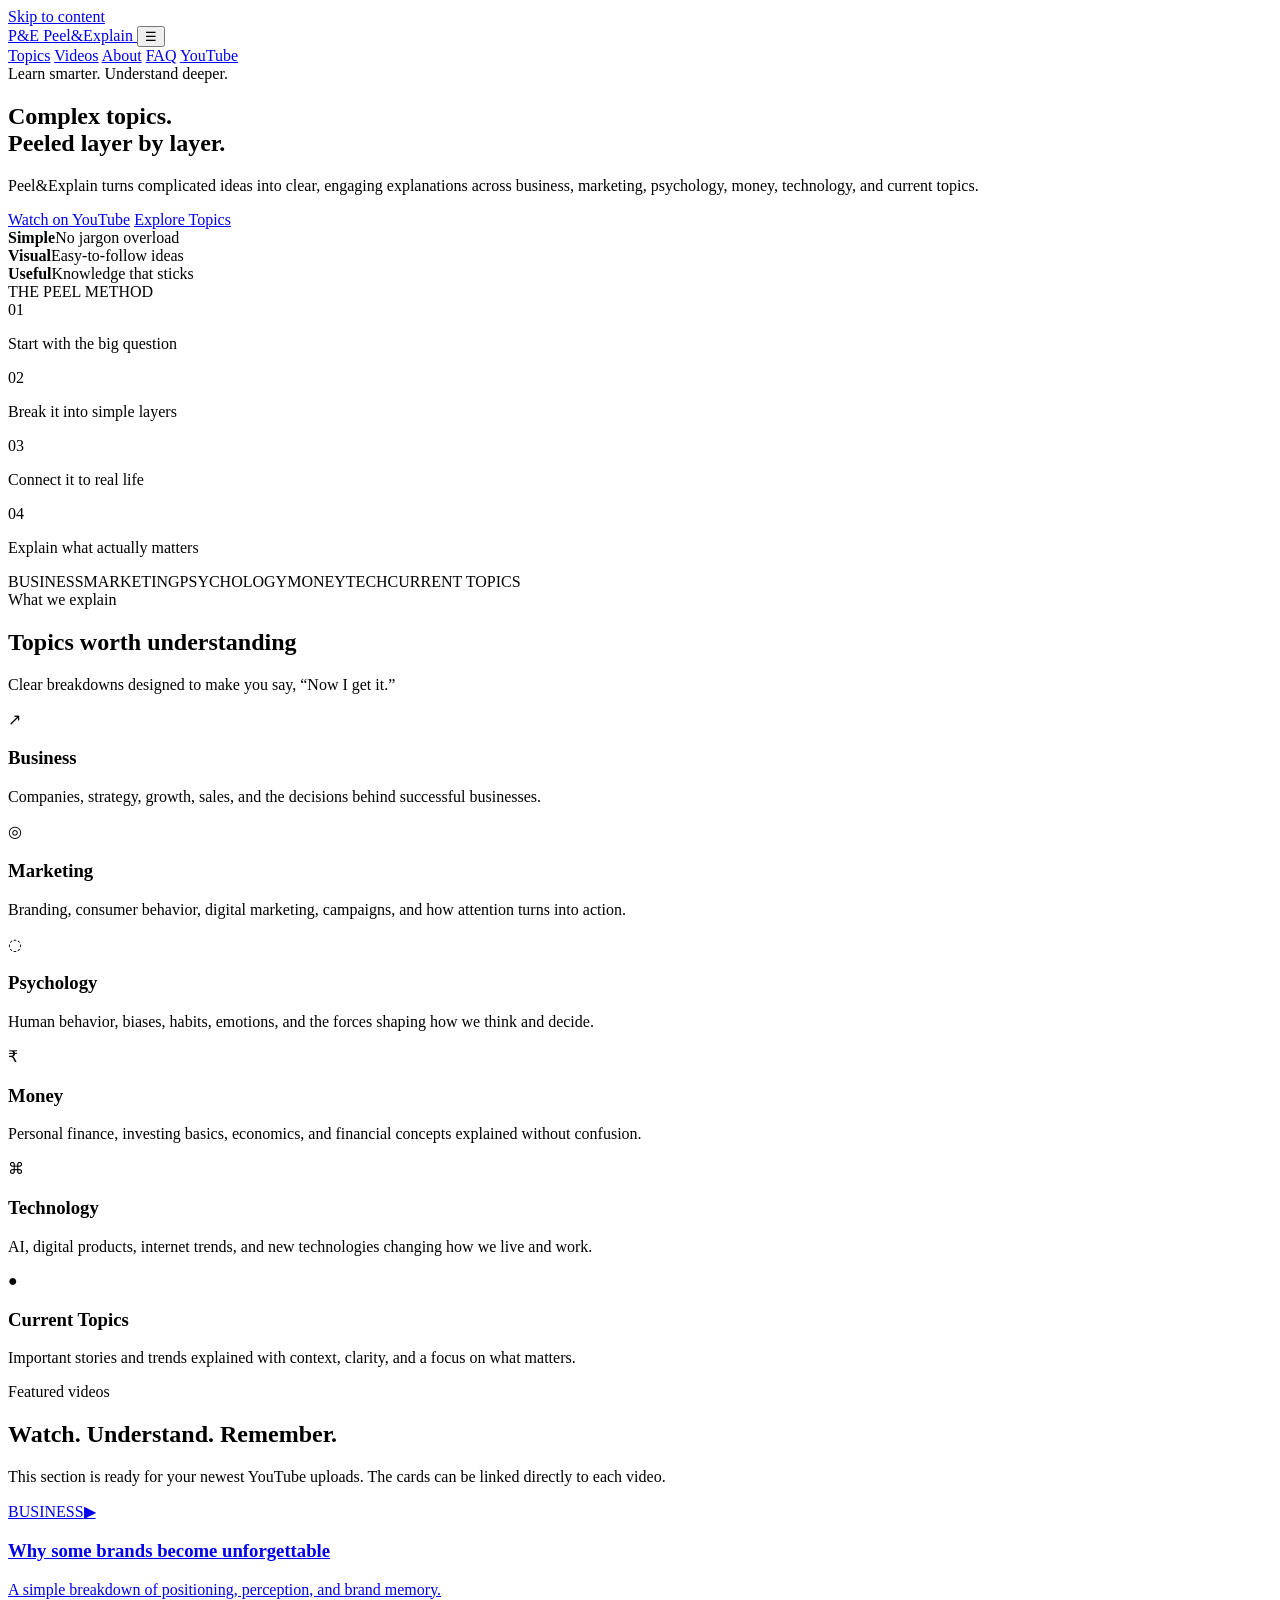
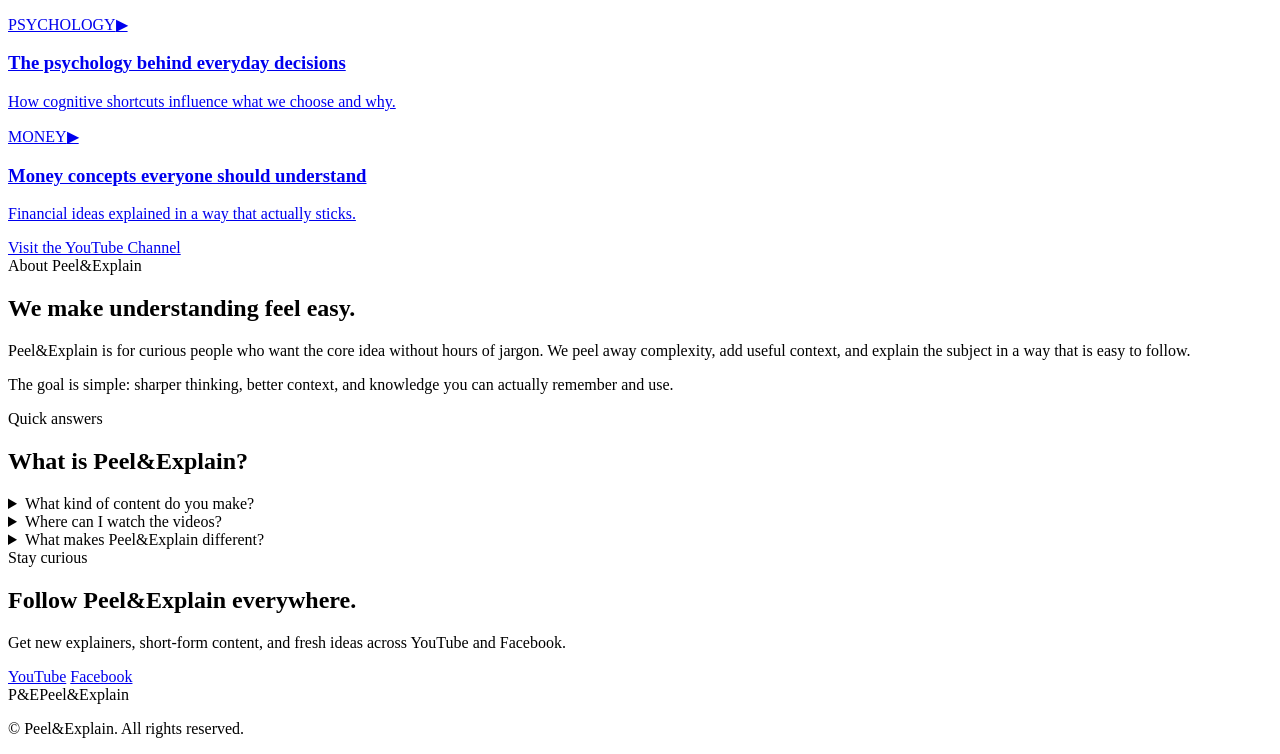
==== index.html @ 37c4eb1d "Add production homepage" ====
<!DOCTYPE html>
<html lang="en">
<head>
  <meta charset="UTF-8" />
  <meta name="viewport" content="width=device-width, initial-scale=1" />
  <meta name="theme-color" content="#171717" />
  <meta name="description" content="Peel&Explain breaks down complex ideas in business, marketing, psychology, money, technology, and current topics into simple, useful explanations." />
  <meta name="robots" content="index,follow,max-image-preview:large" />
  <link rel="canonical" href="https://peelandexplain.com/" />

  <meta property="og:type" content="website" />
  <meta property="og:title" content="Peel&Explain — Complex topics, explained simply" />
  <meta property="og:description" content="We peel back the complexity and explain what actually matters." />
  <meta property="og:url" content="https://peelandexplain.com/" />
  <meta property="og:site_name" content="Peel&Explain" />
  <meta property="og:image" content="https://peelandexplain.com/og-cover.svg" />

  <meta name="twitter:card" content="summary_large_image" />
  <meta name="twitter:title" content="Peel&Explain — Complex topics, explained simply" />
  <meta name="twitter:description" content="Business, marketing, psychology, money, technology and current topics—peeled layer by layer." />
  <meta name="twitter:image" content="https://peelandexplain.com/og-cover.svg" />

  <title>Peel&Explain — Complex topics, explained simply</title>
  <link rel="icon" href="favicon.svg" type="image/svg+xml" />
  <link rel="manifest" href="site.webmanifest" />
  <link rel="preconnect" href="https://fonts.googleapis.com" />
  <link rel="preconnect" href="https://fonts.gstatic.com" crossorigin />
  <link href="https://fonts.googleapis.com/css2?family=Inter:wght@400;500;600;700;800&family=Playfair+Display:wght@700&display=swap" rel="stylesheet" />
  <link rel="stylesheet" href="styles.css" />

  <script type="application/ld+json">
  {
    "@context":"https://schema.org",
    "@type":"Organization",
    "name":"Peel&Explain",
    "url":"https://peelandexplain.com/",
    "description":"Simple, engaging explainers covering business, marketing, psychology, money, technology and current topics."
  }
  </script>
</head>
<body>
  <a class="skip-link" href="#main">Skip to content</a>

  <header class="site-header">
    <div class="container nav-wrap">
      <a href="#home" class="brand" aria-label="Peel and Explain home">
        <span class="brand-mark" aria-hidden="true">P&E</span>
        <span class="brand-text">Peel&Explain</span>
      </a>
      <button class="menu-btn" aria-label="Open navigation" aria-expanded="false" aria-controls="primary-nav">☰</button>
      <nav class="nav" id="primary-nav" aria-label="Primary navigation">
        <a href="#topics">Topics</a>
        <a href="#videos">Videos</a>
        <a href="#about">About</a>
        <a href="#faq">FAQ</a>
        <a class="nav-cta" data-youtube href="https://www.youtube.com/" target="_blank" rel="noopener noreferrer">YouTube</a>
      </nav>
    </div>
  </header>

  <main id="main">
    <section class="hero" id="home">
      <div class="container hero-grid">
        <div class="hero-copy">
          <span class="eyebrow">Learn smarter. Understand deeper.</span>
          <h1>Complex topics.<br><span>Peeled layer by layer.</span></h1>
          <p>Peel&Explain turns complicated ideas into clear, engaging explanations across business, marketing, psychology, money, technology, and current topics.</p>
          <div class="hero-actions">
            <a class="btn btn-primary" data-youtube href="https://www.youtube.com/" target="_blank" rel="noopener noreferrer">Watch on YouTube</a>
            <a class="btn btn-secondary" href="#topics">Explore Topics</a>
          </div>
          <div class="hero-proof" aria-label="Peel and Explain principles">
            <div><strong>Simple</strong><span>No jargon overload</span></div>
            <div><strong>Visual</strong><span>Easy-to-follow ideas</span></div>
            <div><strong>Useful</strong><span>Knowledge that sticks</span></div>
          </div>
        </div>

        <div class="hero-card" aria-label="The Peel Method">
          <div class="peel-ring ring-1"></div>
          <div class="peel-ring ring-2"></div>
          <div class="peel-ring ring-3"></div>
          <div class="hero-card-inner">
            <div class="mini-label">THE PEEL METHOD</div>
            <div class="peel-step"><span>01</span><p>Start with the big question</p></div>
            <div class="peel-step"><span>02</span><p>Break it into simple layers</p></div>
            <div class="peel-step"><span>03</span><p>Connect it to real life</p></div>
            <div class="peel-step"><span>04</span><p>Explain what actually matters</p></div>
          </div>
        </div>
      </div>
    </section>

    <section class="strip" aria-label="Content categories">
      <div class="container strip-inner">
        <span>BUSINESS</span><span>MARKETING</span><span>PSYCHOLOGY</span><span>MONEY</span><span>TECH</span><span>CURRENT TOPICS</span>
      </div>
    </section>

    <section class="section" id="topics">
      <div class="container">
        <div class="section-head">
          <span class="eyebrow">What we explain</span>
          <h2>Topics worth understanding</h2>
          <p>Clear breakdowns designed to make you say, “Now I get it.”</p>
        </div>

        <div class="topic-grid">
          <article class="topic-card"><div class="topic-icon">↗</div><h3>Business</h3><p>Companies, strategy, growth, sales, and the decisions behind successful businesses.</p></article>
          <article class="topic-card"><div class="topic-icon">◎</div><h3>Marketing</h3><p>Branding, consumer behavior, digital marketing, campaigns, and how attention turns into action.</p></article>
          <article class="topic-card"><div class="topic-icon">◌</div><h3>Psychology</h3><p>Human behavior, biases, habits, emotions, and the forces shaping how we think and decide.</p></article>
          <article class="topic-card"><div class="topic-icon">₹</div><h3>Money</h3><p>Personal finance, investing basics, economics, and financial concepts explained without confusion.</p></article>
          <article class="topic-card"><div class="topic-icon">⌘</div><h3>Technology</h3><p>AI, digital products, internet trends, and new technologies changing how we live and work.</p></article>
          <article class="topic-card"><div class="topic-icon">●</div><h3>Current Topics</h3><p>Important stories and trends explained with context, clarity, and a focus on what matters.</p></article>
        </div>
      </div>
    </section>

    <section class="section section-dark" id="videos">
      <div class="container">
        <div class="section-head light">
          <span class="eyebrow">Featured videos</span>
          <h2>Watch. Understand. Remember.</h2>
          <p>This section is ready for your newest YouTube uploads. The cards can be linked directly to each video.</p>
        </div>

        <div class="video-grid">
          <article class="video-card">
            <a class="video-link" data-youtube href="https://www.youtube.com/" target="_blank" rel="noopener noreferrer" aria-label="Open featured business video on YouTube">
              <div class="video-thumb"><span class="video-tag">BUSINESS</span><span class="play" aria-hidden="true">▶</span></div>
              <div class="video-body"><h3>Why some brands become unforgettable</h3><p>A simple breakdown of positioning, perception, and brand memory.</p></div>
            </a>
          </article>
          <article class="video-card">
            <a class="video-link" data-youtube href="https://www.youtube.com/" target="_blank" rel="noopener noreferrer" aria-label="Open featured psychology video on YouTube">
              <div class="video-thumb alt"><span class="video-tag">PSYCHOLOGY</span><span class="play" aria-hidden="true">▶</span></div>
              <div class="video-body"><h3>The psychology behind everyday decisions</h3><p>How cognitive shortcuts influence what we choose and why.</p></div>
            </a>
          </article>
          <article class="video-card">
            <a class="video-link" data-youtube href="https://www.youtube.com/" target="_blank" rel="noopener noreferrer" aria-label="Open featured money video on YouTube">
              <div class="video-thumb alt2"><span class="video-tag">MONEY</span><span class="play" aria-hidden="true">▶</span></div>
              <div class="video-body"><h3>Money concepts everyone should understand</h3><p>Financial ideas explained in a way that actually sticks.</p></div>
            </a>
          </article>
        </div>

        <div class="center"><a class="btn btn-light" data-youtube href="https://www.youtube.com/" target="_blank" rel="noopener noreferrer">Visit the YouTube Channel</a></div>
      </div>
    </section>

    <section class="section about" id="about">
      <div class="container about-grid">
        <div><span class="eyebrow">About Peel&Explain</span><h2>We make understanding feel easy.</h2></div>
        <div class="about-copy">
          <p>Peel&Explain is for curious people who want the core idea without hours of jargon. We peel away complexity, add useful context, and explain the subject in a way that is easy to follow.</p>
          <p>The goal is simple: sharper thinking, better context, and knowledge you can actually remember and use.</p>
        </div>
      </div>
    </section>

    <section class="section faq" id="faq">
      <div class="container faq-grid">
        <div class="section-head"><span class="eyebrow">Quick answers</span><h2>What is Peel&Explain?</h2></div>
        <div class="faq-list">
          <details><summary>What kind of content do you make?</summary><p>Explainers about business, marketing, psychology, money, technology and important current topics.</p></details>
          <details><summary>Where can I watch the videos?</summary><p>The main video library lives on YouTube. This site organizes the brand, topics and featured explainers in one place.</p></details>
          <details><summary>What makes Peel&Explain different?</summary><p>We focus on reducing complexity without removing the context you need to genuinely understand a topic.</p></details>
        </div>
      </div>
    </section>

    <section class="newsletter" id="contact">
      <div class="container newsletter-card">
        <div>
          <span class="eyebrow">Stay curious</span>
          <h2>Follow Peel&Explain everywhere.</h2>
          <p>Get new explainers, short-form content, and fresh ideas across YouTube and Facebook.</p>
        </div>
        <div class="social-actions">
          <a class="btn btn-primary" data-youtube href="https://www.youtube.com/" target="_blank" rel="noopener noreferrer">YouTube</a>
          <a class="btn btn-secondary" data-facebook href="https://www.facebook.com/" target="_blank" rel="noopener noreferrer">Facebook</a>
        </div>
      </div>
    </section>
  </main>

  <footer class="footer">
    <div class="container footer-inner">
      <div class="brand footer-brand"><span class="brand-mark" aria-hidden="true">P&E</span><span class="brand-text">Peel&Explain</span></div>
      <p>© <span id="year"></span> Peel&Explain. All rights reserved.</p>
    </div>
  </footer>

  <script src="config.js"></script>
  <script src="script.js"></script>
</body>
</html>
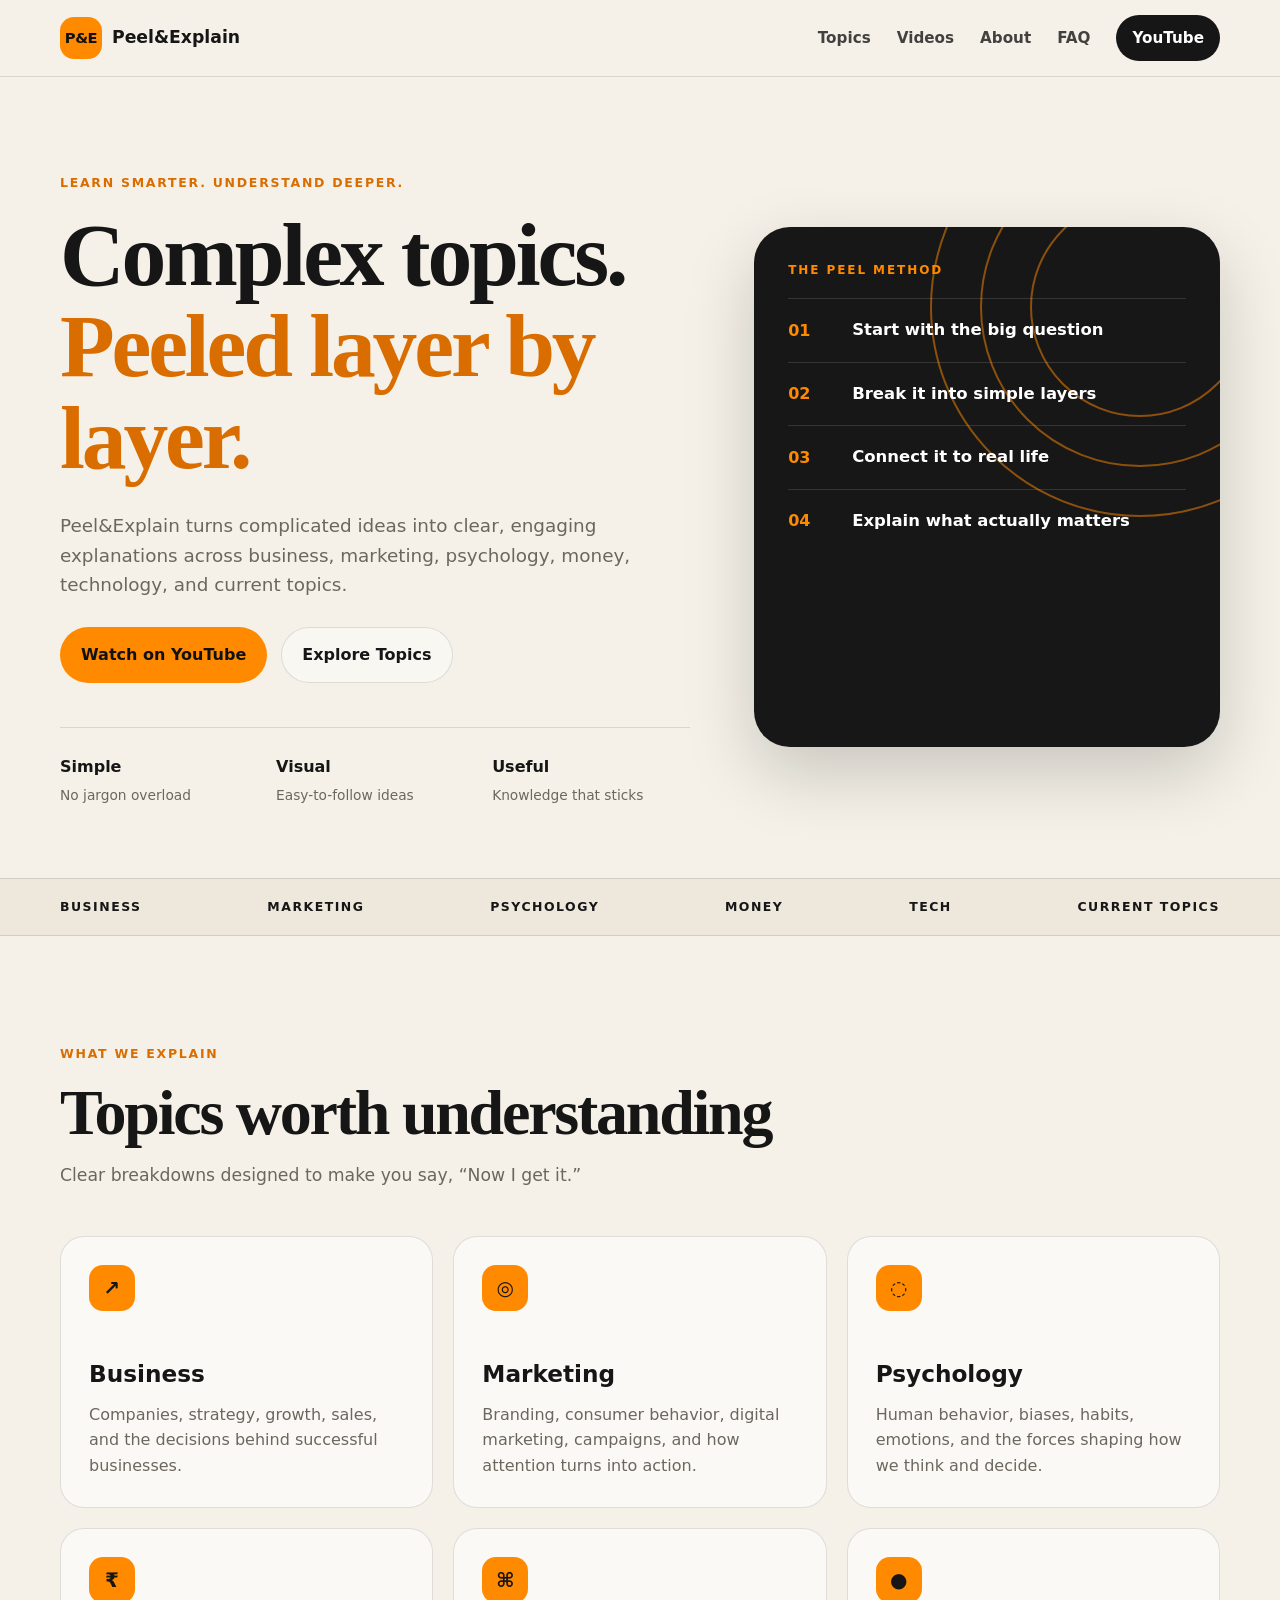
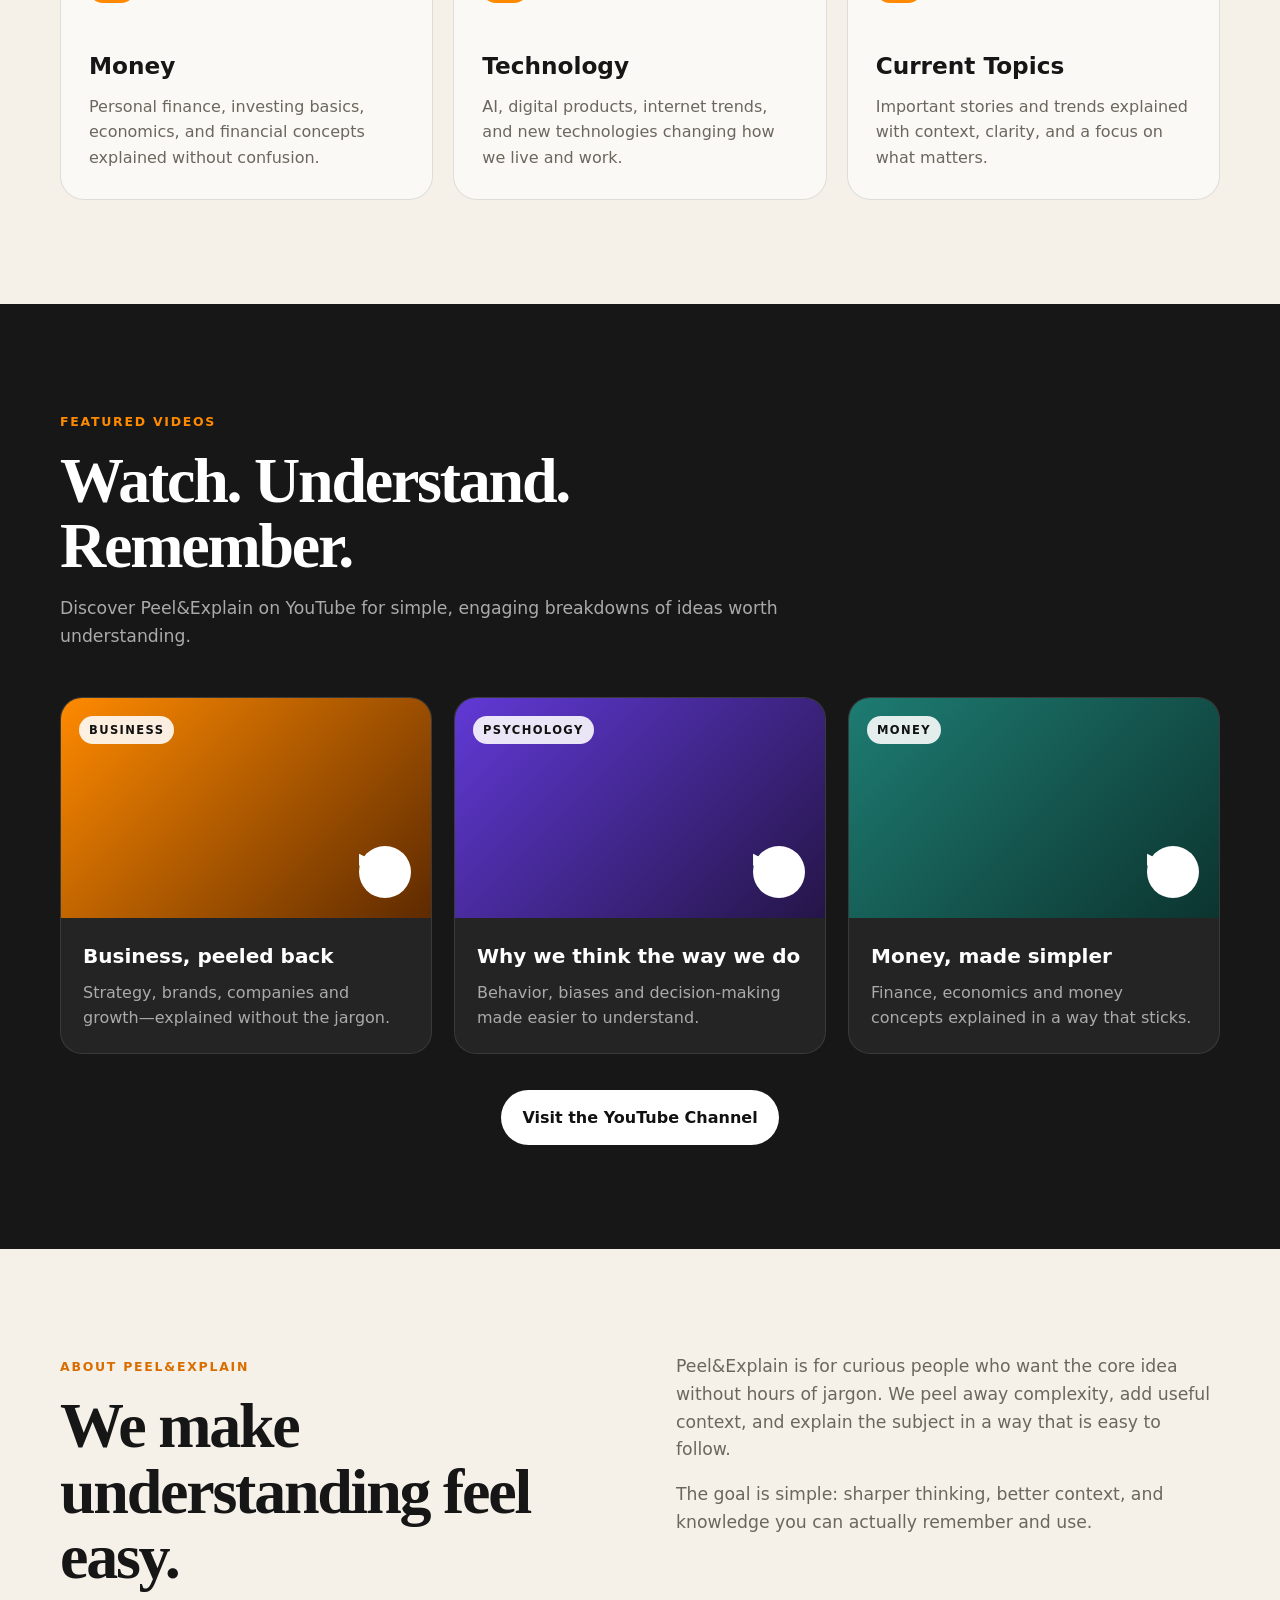
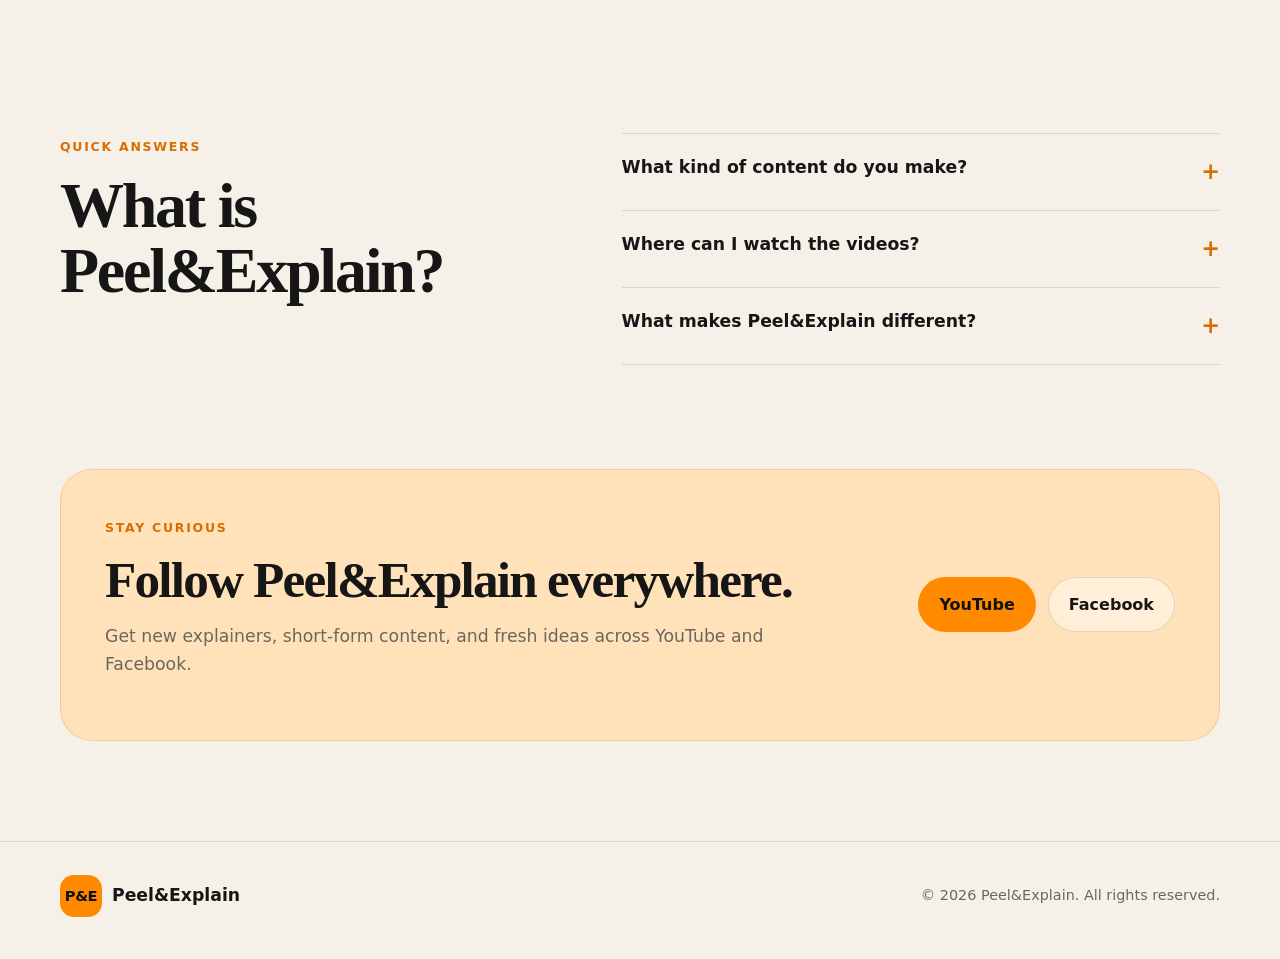
==== commit 862b7a9e: "Optimize live SEO metadata and production links" ====
--- a/index.html
+++ b/index.html
@@ -6,19 +6,19 @@
   <meta name="theme-color" content="#171717" />
   <meta name="description" content="Peel&Explain breaks down complex ideas in business, marketing, psychology, money, technology, and current topics into simple, useful explanations." />
   <meta name="robots" content="index,follow,max-image-preview:large" />
-  <link rel="canonical" href="https://peelandexplain.com/" />
+  <link rel="canonical" href="https://peel-and-explain.vercel.app/" />
 
   <meta property="og:type" content="website" />
   <meta property="og:title" content="Peel&Explain — Complex topics, explained simply" />
   <meta property="og:description" content="We peel back the complexity and explain what actually matters." />
-  <meta property="og:url" content="https://peelandexplain.com/" />
+  <meta property="og:url" content="https://peel-and-explain.vercel.app/" />
   <meta property="og:site_name" content="Peel&Explain" />
-  <meta property="og:image" content="https://peelandexplain.com/og-cover.svg" />
+  <meta property="og:image" content="https://peel-and-explain.vercel.app/og-cover.svg" />
 
   <meta name="twitter:card" content="summary_large_image" />
   <meta name="twitter:title" content="Peel&Explain — Complex topics, explained simply" />
   <meta name="twitter:description" content="Business, marketing, psychology, money, technology and current topics—peeled layer by layer." />
-  <meta name="twitter:image" content="https://peelandexplain.com/og-cover.svg" />
+  <meta name="twitter:image" content="https://peel-and-explain.vercel.app/og-cover.svg" />
 
   <title>Peel&Explain — Complex topics, explained simply</title>
   <link rel="icon" href="favicon.svg" type="image/svg+xml" />
@@ -33,7 +33,11 @@
     "@context":"https://schema.org",
     "@type":"Organization",
     "name":"Peel&Explain",
-    "url":"https://peelandexplain.com/",
+    "url":"https://peel-and-explain.vercel.app/",
+    "sameAs":[
+      "https://www.youtube.com/@PeelAndExplain",
+      "https://www.facebook.com/profile.php?id=61595928179890"
+    ],
     "description":"Simple, engaging explainers covering business, marketing, psychology, money, technology and current topics."
   }
   </script>
@@ -53,7 +57,7 @@
         <a href="#videos">Videos</a>
         <a href="#about">About</a>
         <a href="#faq">FAQ</a>
-        <a class="nav-cta" data-youtube href="https://www.youtube.com/" target="_blank" rel="noopener noreferrer">YouTube</a>
+        <a class="nav-cta" data-youtube href="https://www.youtube.com/@PeelAndExplain" target="_blank" rel="noopener noreferrer">YouTube</a>
       </nav>
     </div>
   </header>
@@ -66,7 +70,7 @@
           <h1>Complex topics.<br><span>Peeled layer by layer.</span></h1>
           <p>Peel&Explain turns complicated ideas into clear, engaging explanations across business, marketing, psychology, money, technology, and current topics.</p>
           <div class="hero-actions">
-            <a class="btn btn-primary" data-youtube href="https://www.youtube.com/" target="_blank" rel="noopener noreferrer">Watch on YouTube</a>
+            <a class="btn btn-primary" data-youtube href="https://www.youtube.com/@PeelAndExplain" target="_blank" rel="noopener noreferrer">Watch on YouTube</a>
             <a class="btn btn-secondary" href="#topics">Explore Topics</a>
           </div>
           <div class="hero-proof" aria-label="Peel and Explain principles">
@@ -121,31 +125,31 @@
         <div class="section-head light">
           <span class="eyebrow">Featured videos</span>
           <h2>Watch. Understand. Remember.</h2>
-          <p>This section is ready for your newest YouTube uploads. The cards can be linked directly to each video.</p>
+          <p>Discover Peel&Explain on YouTube for simple, engaging breakdowns of ideas worth understanding.</p>
         </div>
 
         <div class="video-grid">
           <article class="video-card">
-            <a class="video-link" data-youtube href="https://www.youtube.com/" target="_blank" rel="noopener noreferrer" aria-label="Open featured business video on YouTube">
+            <a class="video-link" data-youtube href="https://www.youtube.com/@PeelAndExplain" target="_blank" rel="noopener noreferrer" aria-label="Open Peel and Explain business videos on YouTube">
               <div class="video-thumb"><span class="video-tag">BUSINESS</span><span class="play" aria-hidden="true">▶</span></div>
-              <div class="video-body"><h3>Why some brands become unforgettable</h3><p>A simple breakdown of positioning, perception, and brand memory.</p></div>
+              <div class="video-body"><h3>Business, peeled back</h3><p>Strategy, brands, companies and growth—explained without the jargon.</p></div>
             </a>
           </article>
           <article class="video-card">
-            <a class="video-link" data-youtube href="https://www.youtube.com/" target="_blank" rel="noopener noreferrer" aria-label="Open featured psychology video on YouTube">
+            <a class="video-link" data-youtube href="https://www.youtube.com/@PeelAndExplain" target="_blank" rel="noopener noreferrer" aria-label="Open Peel and Explain psychology videos on YouTube">
               <div class="video-thumb alt"><span class="video-tag">PSYCHOLOGY</span><span class="play" aria-hidden="true">▶</span></div>
-              <div class="video-body"><h3>The psychology behind everyday decisions</h3><p>How cognitive shortcuts influence what we choose and why.</p></div>
+              <div class="video-body"><h3>Why we think the way we do</h3><p>Behavior, biases and decision-making made easier to understand.</p></div>
             </a>
           </article>
           <article class="video-card">
-            <a class="video-link" data-youtube href="https://www.youtube.com/" target="_blank" rel="noopener noreferrer" aria-label="Open featured money video on YouTube">
+            <a class="video-link" data-youtube href="https://www.youtube.com/@PeelAndExplain" target="_blank" rel="noopener noreferrer" aria-label="Open Peel and Explain money videos on YouTube">
               <div class="video-thumb alt2"><span class="video-tag">MONEY</span><span class="play" aria-hidden="true">▶</span></div>
-              <div class="video-body"><h3>Money concepts everyone should understand</h3><p>Financial ideas explained in a way that actually sticks.</p></div>
+              <div class="video-body"><h3>Money, made simpler</h3><p>Finance, economics and money concepts explained in a way that sticks.</p></div>
             </a>
           </article>
         </div>
 
-        <div class="center"><a class="btn btn-light" data-youtube href="https://www.youtube.com/" target="_blank" rel="noopener noreferrer">Visit the YouTube Channel</a></div>
+        <div class="center"><a class="btn btn-light" data-youtube href="https://www.youtube.com/@PeelAndExplain" target="_blank" rel="noopener noreferrer">Visit the YouTube Channel</a></div>
       </div>
     </section>
 
@@ -178,8 +182,8 @@
           <p>Get new explainers, short-form content, and fresh ideas across YouTube and Facebook.</p>
         </div>
         <div class="social-actions">
-          <a class="btn btn-primary" data-youtube href="https://www.youtube.com/" target="_blank" rel="noopener noreferrer">YouTube</a>
-          <a class="btn btn-secondary" data-facebook href="https://www.facebook.com/" target="_blank" rel="noopener noreferrer">Facebook</a>
+          <a class="btn btn-primary" data-youtube href="https://www.youtube.com/@PeelAndExplain" target="_blank" rel="noopener noreferrer">YouTube</a>
+          <a class="btn btn-secondary" data-facebook href="https://www.facebook.com/profile.php?id=61595928179890" target="_blank" rel="noopener noreferrer">Facebook</a>
         </div>
       </div>
     </section>
--- a/styles.css
+++ b/styles.css
@@ -0,0 +1,176 @@
+:root{
+  --bg:#f5f1e8;
+  --surface:#fffaf0;
+  --ink:#161616;
+  --muted:#6b675f;
+  --accent:#ff8a00;
+  --accent-dark:#d96d00;
+  --line:rgba(22,22,22,.12);
+  --dark:#171717;
+  --radius:24px;
+}
+
+*{box-sizing:border-box}
+html{scroll-behavior:smooth}
+body{
+  margin:0;
+  font-family:Inter,system-ui,-apple-system,BlinkMacSystemFont,"Segoe UI",sans-serif;
+  background:var(--bg);
+  color:var(--ink);
+  line-height:1.6;
+}
+a{text-decoration:none;color:inherit}
+button{font:inherit}
+.container{width:min(1160px,calc(100% - 40px));margin:0 auto}
+
+.site-header{
+  position:sticky;top:0;z-index:50;
+  background:rgba(245,241,232,.9);
+  backdrop-filter:blur(14px);
+  border-bottom:1px solid var(--line);
+}
+.nav-wrap{height:76px;display:flex;align-items:center;justify-content:space-between}
+.brand{display:flex;align-items:center;gap:10px;font-weight:800}
+.brand-mark{
+  display:grid;place-items:center;width:42px;height:42px;border-radius:14px;
+  background:var(--accent);color:#111;font-size:.92rem;letter-spacing:-.03em;
+}
+.brand-text{font-size:1.08rem}
+.nav{display:flex;align-items:center;gap:26px;font-weight:600;font-size:.95rem}
+.nav a{opacity:.8}
+.nav a:hover{opacity:1}
+.nav-cta{padding:11px 16px;background:var(--ink);color:#fff;border-radius:999px;opacity:1!important}
+.menu-btn{display:none;border:0;background:transparent;font-size:1.6rem}
+
+.hero{padding:92px 0 72px}
+.hero-grid{display:grid;grid-template-columns:1.15fr .85fr;gap:64px;align-items:center}
+.eyebrow{
+  display:inline-block;text-transform:uppercase;letter-spacing:.14em;
+  font-size:.78rem;font-weight:800;color:var(--accent-dark);margin-bottom:16px;
+}
+.hero h1,.section h2,.newsletter h2,.about h2{
+  font-family:"Playfair Display",Georgia,serif;line-height:1.02;letter-spacing:-.035em;margin:0;
+}
+.hero h1{font-size:clamp(3.4rem,7vw,6.7rem);max-width:820px}
+.hero h1 span{color:var(--accent-dark)}
+.hero-copy>p{font-size:1.15rem;max-width:700px;color:var(--muted);margin:28px 0}
+.hero-actions{display:flex;gap:14px;flex-wrap:wrap}
+.btn{
+  display:inline-flex;align-items:center;justify-content:center;
+  padding:14px 20px;border-radius:999px;font-weight:800;border:1px solid transparent;
+  transition:.2s ease;
+}
+.btn:hover{transform:translateY(-2px)}
+.btn-primary{background:var(--accent);color:#111}
+.btn-secondary{border-color:var(--line);background:rgba(255,255,255,.45)}
+.btn-light{background:#fff;color:#111}
+
+.hero-proof{
+  display:grid;grid-template-columns:repeat(3,1fr);gap:18px;margin-top:44px;padding-top:26px;border-top:1px solid var(--line)
+}
+.hero-proof strong,.hero-proof span{display:block}
+.hero-proof strong{font-size:1rem}
+.hero-proof span{font-size:.86rem;color:var(--muted);margin-top:4px}
+
+.hero-card{
+  min-height:520px;background:var(--dark);border-radius:36px;position:relative;overflow:hidden;padding:34px;
+  box-shadow:0 26px 70px rgba(0,0,0,.18)
+}
+.peel-ring{position:absolute;border:2px solid rgba(255,138,0,.5);border-radius:50%}
+.ring-1{width:420px;height:420px;right:-130px;top:-130px}
+.ring-2{width:320px;height:320px;right:-80px;top:-80px}
+.ring-3{width:220px;height:220px;right:-30px;top:-30px}
+.hero-card-inner{position:relative;z-index:2;height:100%;display:flex;flex-direction:column;justify-content:flex-end}
+.mini-label{color:var(--accent);font-weight:800;letter-spacing:.16em;font-size:.75rem;margin-bottom:18px}
+.peel-step{display:grid;grid-template-columns:52px 1fr;gap:12px;align-items:center;padding:18px 0;border-top:1px solid rgba(255,255,255,.13);color:#fff}
+.peel-step span{color:var(--accent);font-weight:800}
+.peel-step p{margin:0;font-weight:700;font-size:1.03rem}
+
+.strip{border-top:1px solid var(--line);border-bottom:1px solid var(--line);padding:18px 0;background:#eee8dc}
+.strip-inner{display:flex;justify-content:space-between;gap:20px;flex-wrap:wrap;font-size:.78rem;font-weight:800;letter-spacing:.12em}
+
+.section{padding:104px 0}
+.section-head{max-width:760px;margin-bottom:46px}
+.section-head h2,.about h2,.newsletter h2{font-size:clamp(2.7rem,5vw,4.7rem)}
+.section-head p,.about-copy p,.newsletter p{color:var(--muted);font-size:1.08rem}
+
+.topic-grid{display:grid;grid-template-columns:repeat(3,1fr);gap:20px}
+.topic-card{
+  background:rgba(255,255,255,.58);border:1px solid var(--line);border-radius:var(--radius);
+  padding:28px;min-height:250px;transition:.25s ease
+}
+.topic-card:hover{transform:translateY(-5px);background:#fff}
+.topic-icon{
+  width:46px;height:46px;border-radius:14px;background:var(--accent);display:grid;place-items:center;
+  font-weight:900;font-size:1.25rem;margin-bottom:44px
+}
+.topic-card h3{font-size:1.45rem;margin:0 0 10px}
+.topic-card p{margin:0;color:var(--muted)}
+
+.section-dark{background:var(--dark);color:#fff}
+.section-head.light p{color:#aaa}
+.section-head.light .eyebrow{color:var(--accent)}
+.video-grid{display:grid;grid-template-columns:repeat(3,1fr);gap:22px}
+.video-card{background:#242424;border:1px solid rgba(255,255,255,.1);border-radius:22px;overflow:hidden}
+.video-thumb{height:220px;background:linear-gradient(135deg,#ff8a00,#5e2a00);position:relative;padding:18px}
+.video-thumb.alt{background:linear-gradient(135deg,#6139d6,#241547)}
+.video-thumb.alt2{background:linear-gradient(135deg,#1d7c72,#0c342f)}
+.video-tag{font-size:.72rem;font-weight:800;letter-spacing:.12em;background:rgba(255,255,255,.88);color:#111;padding:7px 10px;border-radius:999px}
+.play{
+  position:absolute;right:20px;bottom:20px;width:52px;height:52px;border-radius:50%;border:0;background:#fff;cursor:pointer;font-size:1rem
+}
+.video-body{padding:22px}
+.video-body h3{font-size:1.25rem;margin:0 0 8px}
+.video-body p{margin:0;color:#aaa}
+.center{text-align:center;margin-top:36px}
+
+.about-grid{display:grid;grid-template-columns:1fr 1fr;gap:72px}
+.about-copy p:first-child{margin-top:0}
+
+.newsletter{padding:0 0 100px}
+.newsletter-card{
+  display:flex;align-items:center;justify-content:space-between;gap:30px;
+  background:#ffe2b9;border:1px solid rgba(217,109,0,.2);border-radius:32px;padding:44px
+}
+.newsletter-card h2{font-size:clamp(2.3rem,4vw,4rem)}
+.newsletter-card p{max-width:680px}
+.social-actions{display:flex;gap:12px;flex-wrap:wrap}
+
+.footer{border-top:1px solid var(--line);padding:28px 0 38px}
+.footer-inner{display:flex;align-items:center;justify-content:space-between;gap:20px}
+.footer p{color:var(--muted);font-size:.9rem}
+
+@media (max-width:900px){
+  .hero-grid,.about-grid{grid-template-columns:1fr}
+  .hero-card{min-height:430px}
+  .topic-grid,.video-grid{grid-template-columns:1fr 1fr}
+  .newsletter-card{align-items:flex-start;flex-direction:column}
+}
+@media (max-width:700px){
+  .nav{display:none;position:absolute;top:76px;left:0;right:0;background:var(--bg);padding:22px 20px;border-bottom:1px solid var(--line);flex-direction:column;align-items:flex-start}
+  .nav.open{display:flex}
+  .menu-btn{display:block}
+  .hero{padding-top:58px}
+  .hero h1{font-size:3.35rem}
+  .hero-proof{grid-template-columns:1fr}
+  .topic-grid,.video-grid{grid-template-columns:1fr}
+  .section{padding:76px 0}
+  .strip-inner{justify-content:flex-start}
+  .footer-inner{align-items:flex-start;flex-direction:column}
+}
+
+.skip-link{position:absolute;left:-9999px;top:auto;width:1px;height:1px;overflow:hidden}
+.skip-link:focus{left:18px;top:18px;width:auto;height:auto;z-index:999;padding:10px 14px;border-radius:10px;background:#fff;color:#111;box-shadow:0 8px 30px rgba(0,0,0,.2)}
+.video-link{display:block;height:100%}
+.faq{padding-top:40px}
+.faq-grid{display:grid;grid-template-columns:.9fr 1.1fr;gap:72px;align-items:start}
+.faq-list{border-top:1px solid var(--line)}
+.faq-list details{border-bottom:1px solid var(--line);padding:20px 0}
+.faq-list summary{cursor:pointer;font-weight:800;font-size:1.08rem;list-style:none;display:flex;justify-content:space-between;gap:20px}
+.faq-list summary::-webkit-details-marker{display:none}
+.faq-list summary::after{content:'+';font-size:1.4rem;color:var(--accent-dark)}
+.faq-list details[open] summary::after{content:'–'}
+.faq-list p{color:var(--muted);margin:12px 0 0;max-width:680px}
+:focus-visible{outline:3px solid var(--accent);outline-offset:3px}
+@media (prefers-reduced-motion:reduce){html{scroll-behavior:auto}*,*::before,*::after{transition:none!important;animation:none!important}}
+@media (max-width:900px){.faq-grid{grid-template-columns:1fr;gap:20px}}
